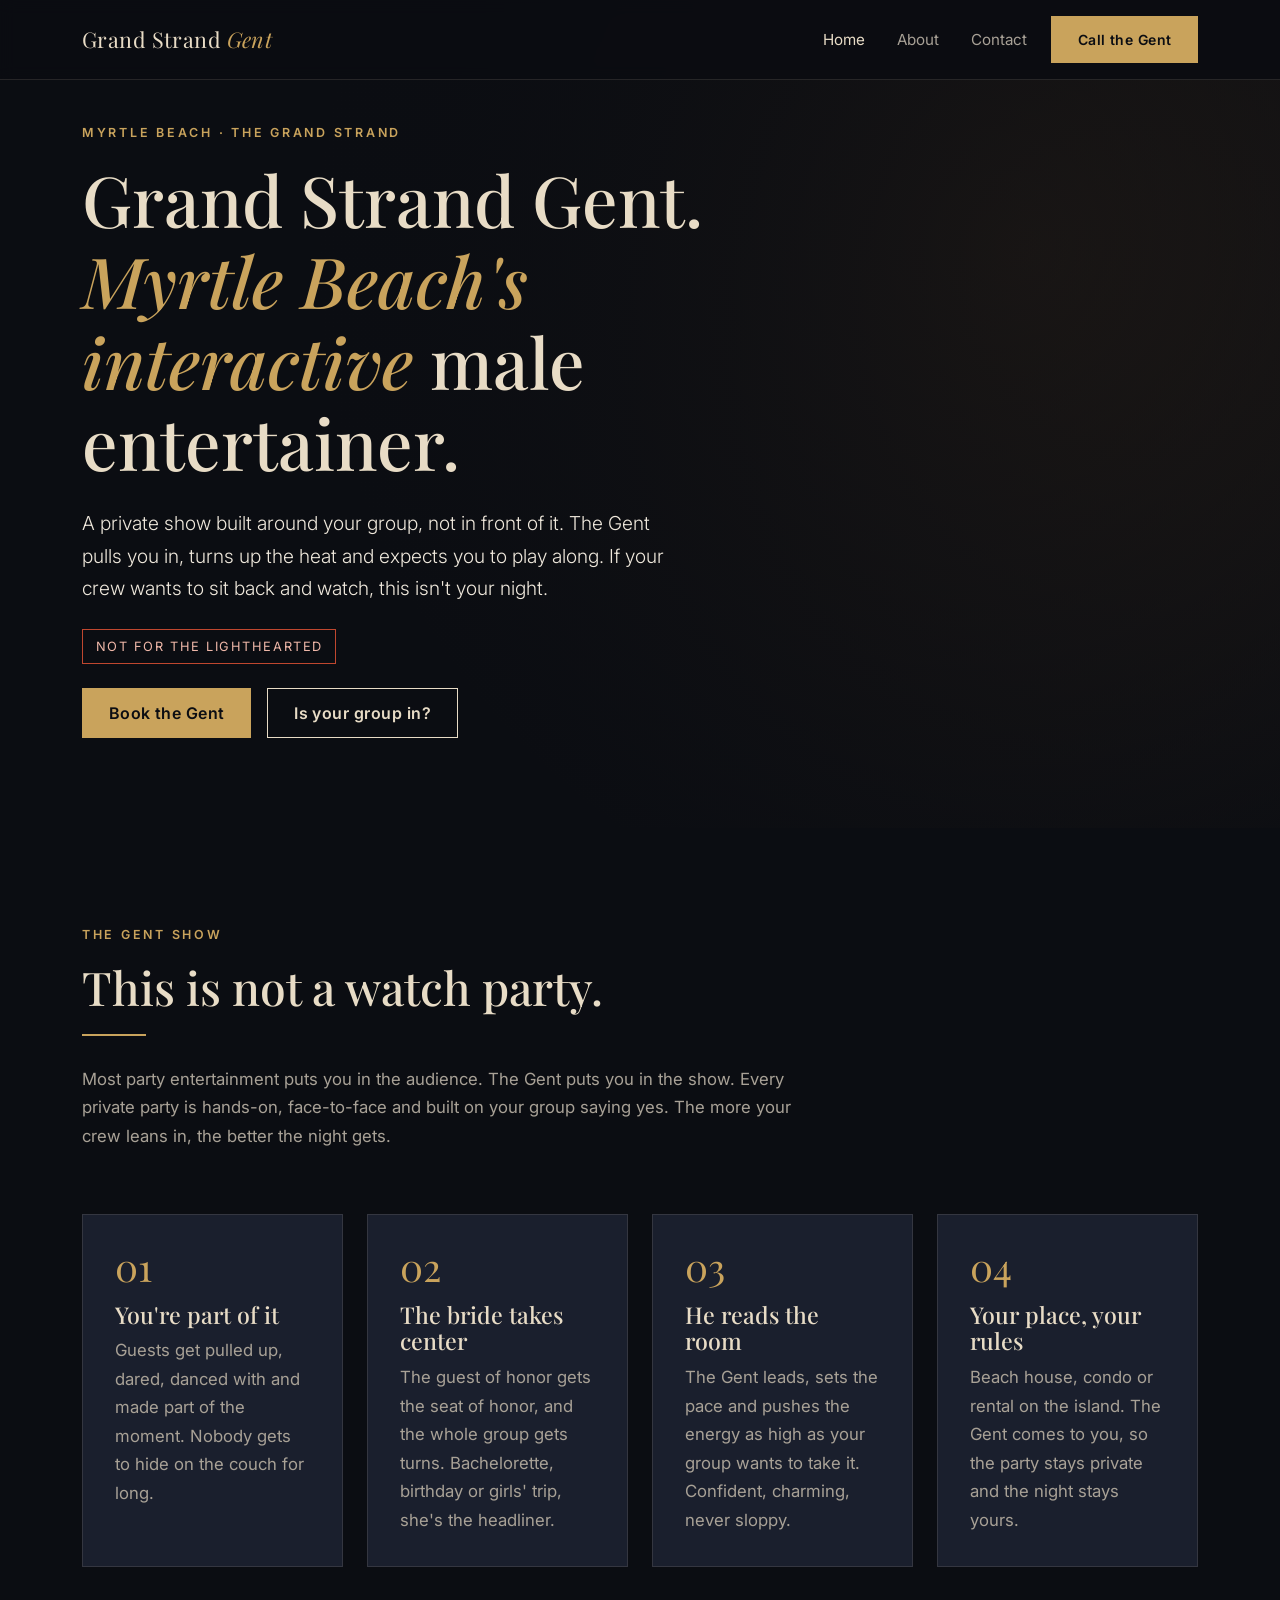
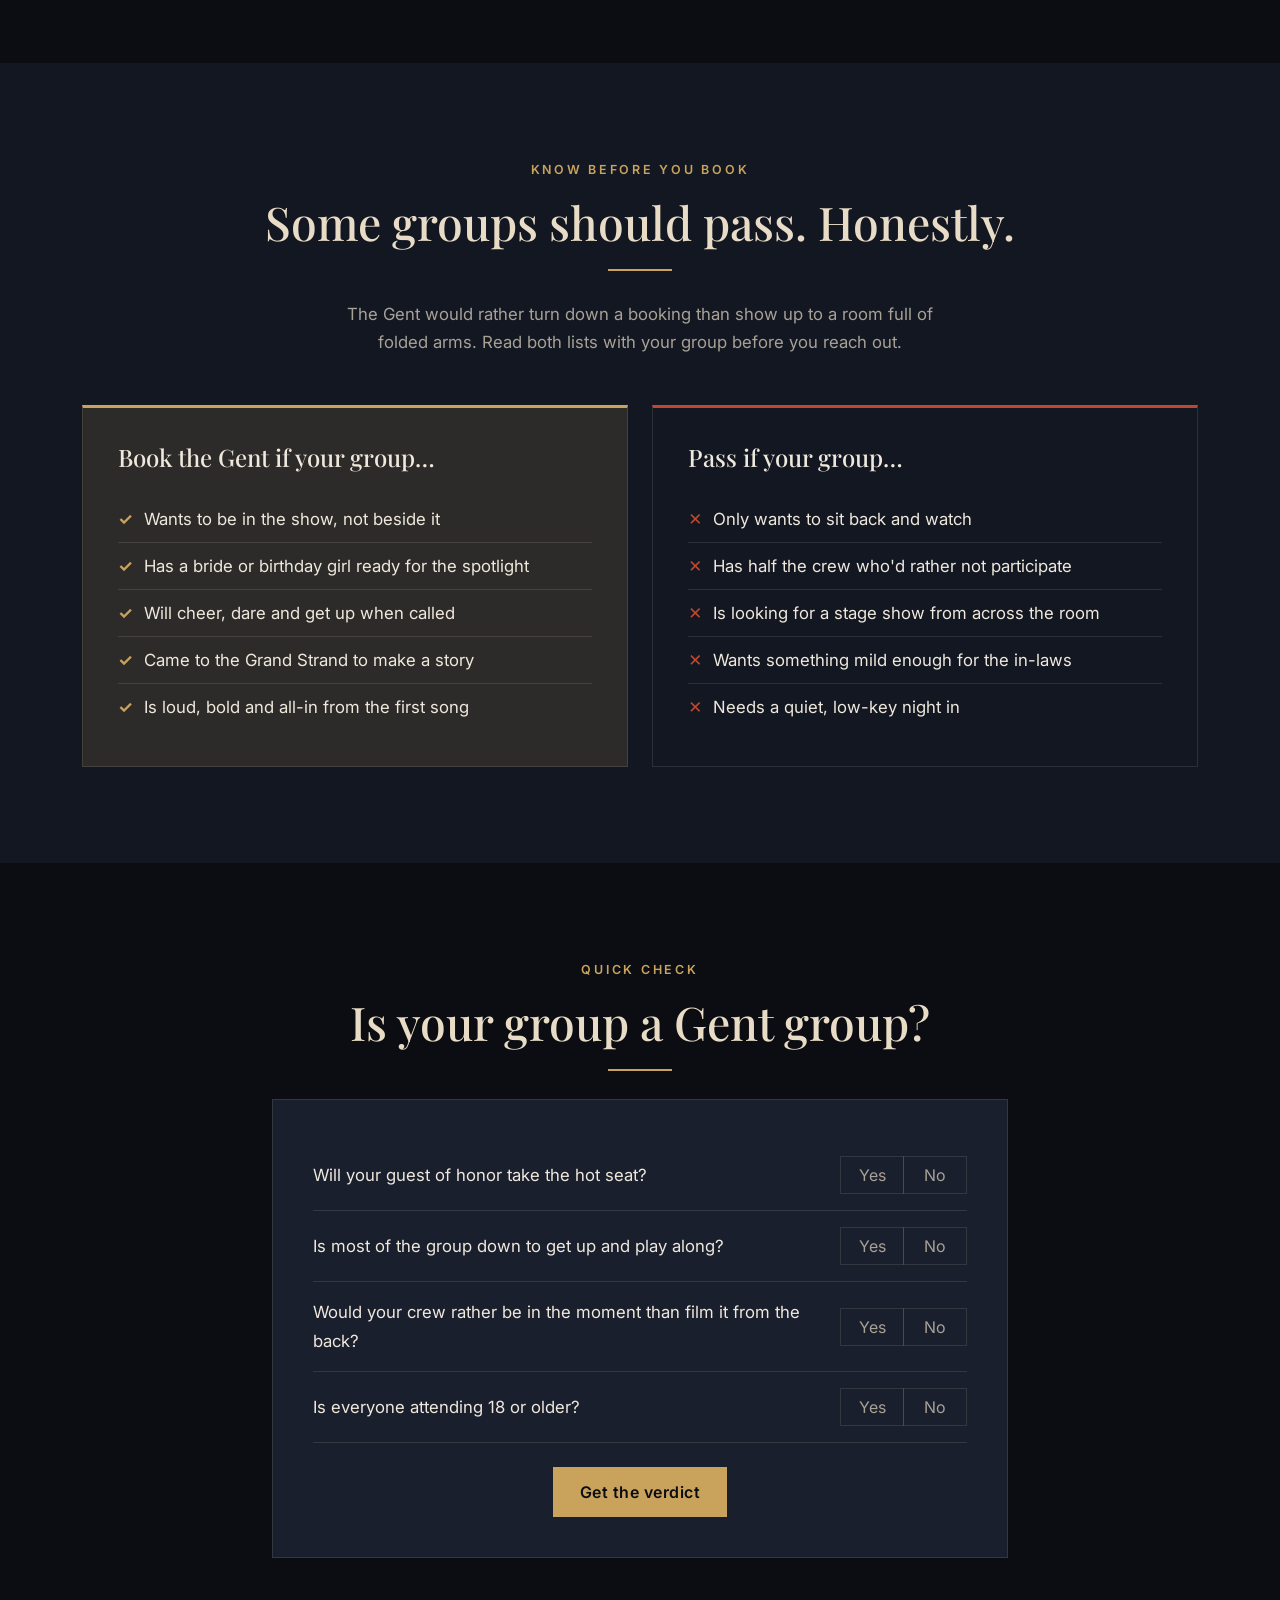
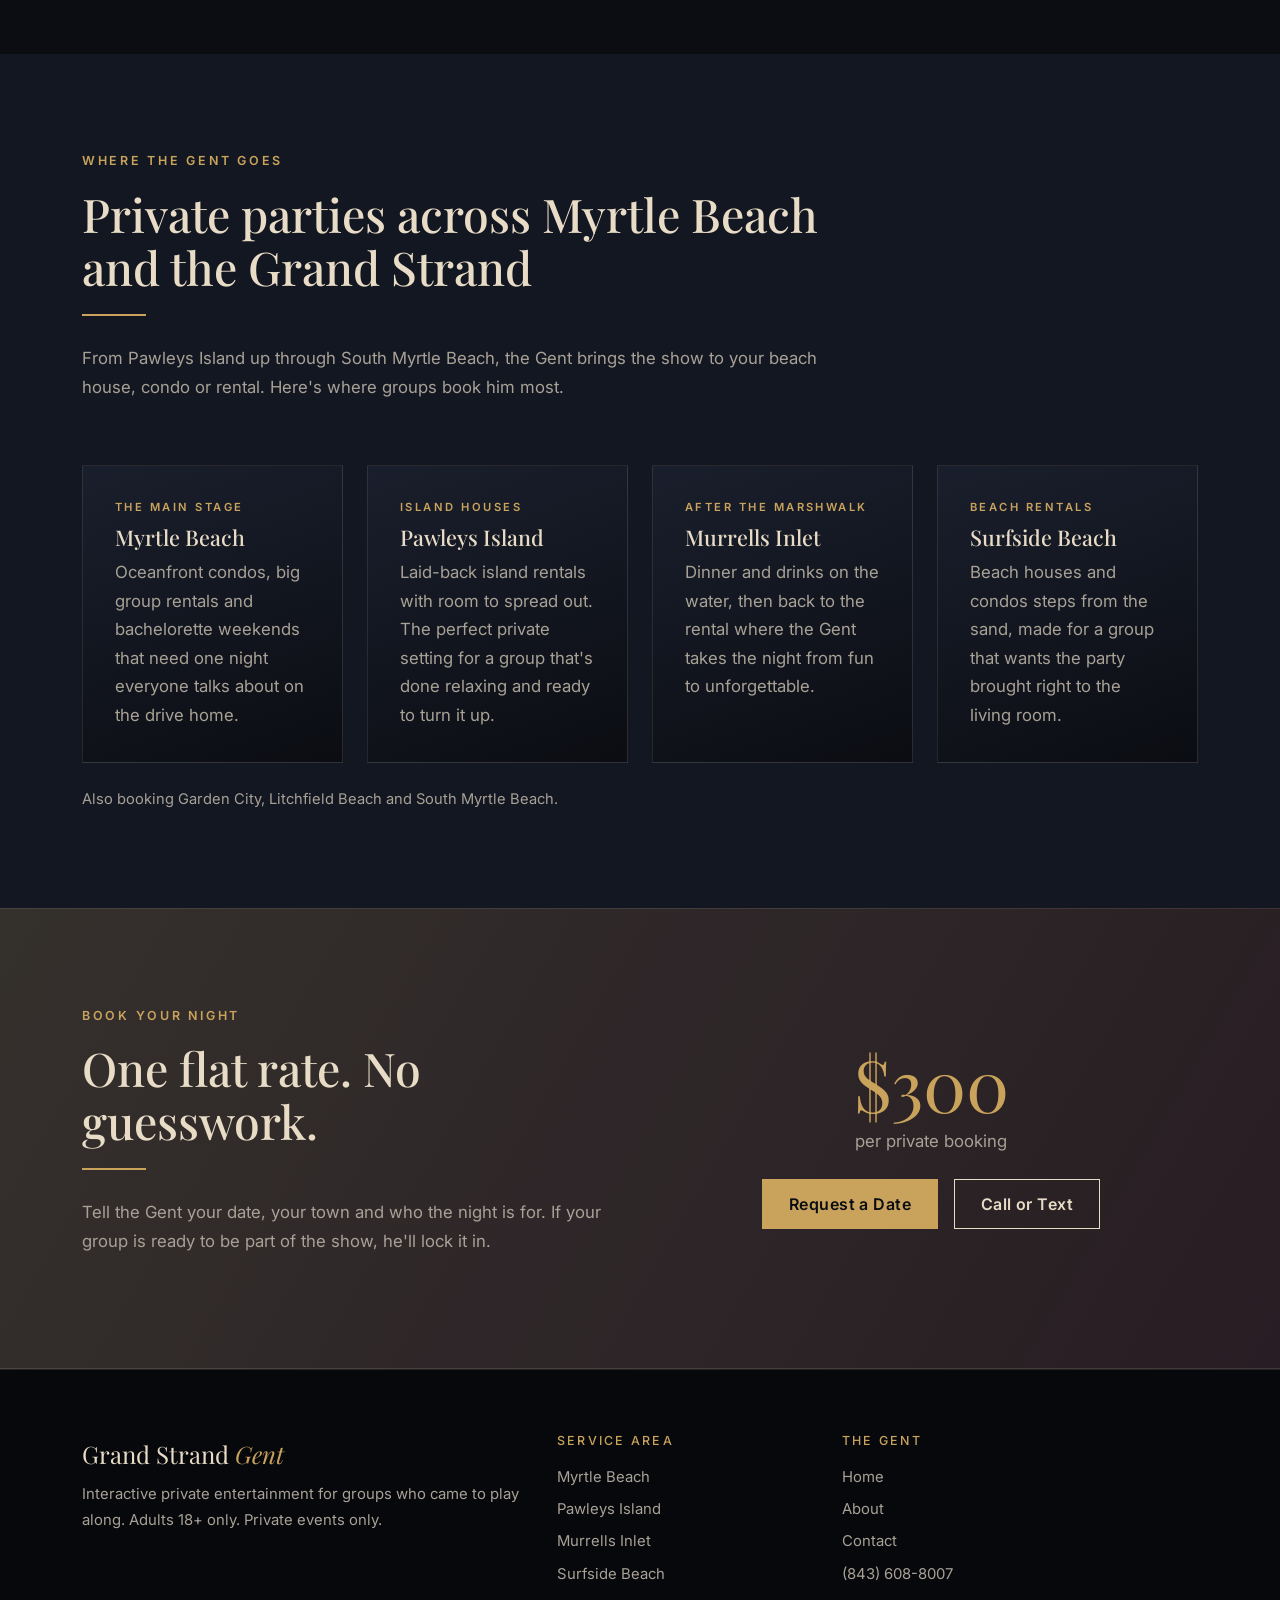
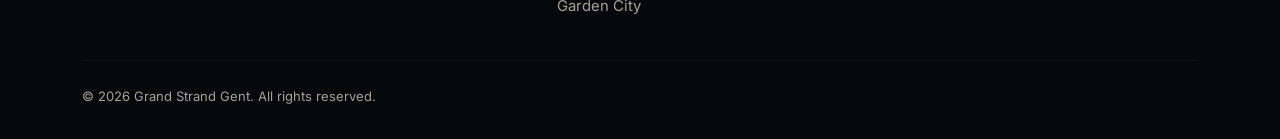
==== index.html @ 3df48ac1 "update" ====
<!DOCTYPE html>
<html lang="en">
<head>
  <meta charset="UTF-8">
  <meta name="viewport" content="width=device-width, initial-scale=1">
  <title>Grand Strand Gent | Myrtle Beach Male Entertainer | Male Strippers Myrtle Beach</title>
  <meta name="description" content="Grand Strand Gent is Myrtle Beach's interactive male entertainer for bachelorette and birthday parties across Pawleys Island, Murrells Inlet and Surfside Beach. Built for groups ready to play along.">
  <link rel="canonical" href="https://grandstrandgent.com/">
  <meta name="robots" content="index, follow">

  <meta property="og:type" content="website">
  <meta property="og:site_name" content="Grand Strand Gent">
  <meta property="og:title" content="Grand Strand Gent | Myrtle Beach Male Entertainer">
  <meta property="og:description" content="An interactive private show for Grand Strand groups ready to be part of it. Not a watch party.">
  <meta property="og:url" content="https://grandstrandgent.com/">
  <meta property="og:image" content="https://grandstrandgent.com/images/hero.jpg">

  <link href="https://cdn.jsdelivr.net/npm/bootstrap@5.3.3/dist/css/bootstrap.min.css" rel="stylesheet">
  <link rel="preconnect" href="https://fonts.googleapis.com">
  <link rel="preconnect" href="https://fonts.gstatic.com" crossorigin>
  <link href="https://fonts.googleapis.com/css2?family=Inter:wght@400;500;600;700&family=Playfair+Display:ital,wght@0,500;0,700;1,500;1,700&display=swap" rel="stylesheet">
  <link href="styles.css" rel="stylesheet">

  <script type="application/ld+json">
  {
    "@context": "https://schema.org",
    "@type": "EntertainmentBusiness",
    "name": "Grand Strand Gent",
    "url": "https://grandstrandgent.com/",
    "telephone": "+1-843-608-8007",
    "description": "Interactive private male entertainer for bachelorette and birthday parties across Myrtle Beach and the Grand Strand.",
    "image": "https://grandstrandgent.com/images/hero.jpg",
    "areaServed": [
      { "@type": "City", "name": "Myrtle Beach", "containedInPlace": { "@type": "State", "name": "South Carolina" } },
      { "@type": "City", "name": "Pawleys Island" },
      { "@type": "City", "name": "Murrells Inlet" },
      { "@type": "City", "name": "Surfside Beach" },
      { "@type": "Place", "name": "Garden City" },
      { "@type": "Place", "name": "Grand Strand" }
    ]
  }
  </script>
</head>
<body>

  <!-- Nav -->
  <nav class="navbar navbar-expand-lg navbar-gent fixed-top py-3">
    <div class="container">
      <a class="navbar-brand" href="/">Grand Strand <em>Gent</em></a>
      <button class="navbar-toggler" type="button" data-bs-toggle="collapse" data-bs-target="#mainNav" aria-controls="mainNav" aria-expanded="false" aria-label="Toggle navigation">
        <span class="navbar-toggler-icon"></span>
      </button>
      <div class="collapse navbar-collapse" id="mainNav">
        <ul class="navbar-nav ms-auto align-items-lg-center gap-lg-3">
          <li class="nav-item"><a class="nav-link active" aria-current="page" href="/">Home</a></li>
          <li class="nav-item"><a class="nav-link" href="about.html">About</a></li>
          <li class="nav-item"><a class="nav-link" href="contact.html">Contact</a></li>
          <li class="nav-item mt-2 mt-lg-0"><a class="btn btn-gent btn-sm" href="tel:+18436088007">Call the Gent</a></li>
        </ul>
      </div>
    </div>
  </nav>

  <!-- Hero -->
  <header class="hero">
    <div class="container">
      <div class="row">
        <div class="col-lg-8">
          <p class="eyebrow mb-3">Myrtle Beach &middot; The Grand Strand</p>
          <h1 class="mb-4">Grand Strand Gent. <em>Myrtle Beach's interactive</em> male entertainer.</h1>
          <p class="lead mb-4">A private show built around your group, not in front of it. The Gent pulls you in, turns up the heat and expects you to play along. If your crew wants to sit back and watch, this isn't your night.</p>
          <p class="mb-4"><span class="warning-tag">Not for the lighthearted</span></p>
          <div class="d-flex flex-wrap gap-3">
            <a href="contact.html" class="btn btn-gent">Book the Gent</a>
            <a href="#quiz" class="btn btn-gent-outline">Is your group in?</a>
          </div>
        </div>
      </div>
    </div>
  </header>

  <!-- Not a watch party -->
  <section class="section">
    <div class="container">
      <div class="row mb-5">
        <div class="col-lg-8">
          <p class="eyebrow">The Gent Show</p>
          <h2>This is not a watch party.</h2>
          <div class="rule"></div>
          <p class="text-muted-gent">Most party entertainment puts you in the audience. The Gent puts you in the show. Every private party is hands-on, face-to-face and built on your group saying yes. The more your crew leans in, the better the night gets.</p>
        </div>
      </div>
      <div class="row g-4">
        <div class="col-md-6 col-lg-3">
          <div class="card-gent">
            <div class="num mb-3">01</div>
            <h3>You're part of it</h3>
            <p class="text-muted-gent mb-0">Guests get pulled up, dared, danced with and made part of the moment. Nobody gets to hide on the couch for long.</p>
          </div>
        </div>
        <div class="col-md-6 col-lg-3">
          <div class="card-gent">
            <div class="num mb-3">02</div>
            <h3>The bride takes center</h3>
            <p class="text-muted-gent mb-0">The guest of honor gets the seat of honor, and the whole group gets turns. Bachelorette, birthday or girls' trip, she's the headliner.</p>
          </div>
        </div>
        <div class="col-md-6 col-lg-3">
          <div class="card-gent">
            <div class="num mb-3">03</div>
            <h3>He reads the room</h3>
            <p class="text-muted-gent mb-0">The Gent leads, sets the pace and pushes the energy as high as your group wants to take it. Confident, charming, never sloppy.</p>
          </div>
        </div>
        <div class="col-md-6 col-lg-3">
          <div class="card-gent">
            <div class="num mb-3">04</div>
            <h3>Your place, your rules</h3>
            <p class="text-muted-gent mb-0">Beach house, condo or rental on the island. The Gent comes to you, so the party stays private and the night stays yours.</p>
          </div>
        </div>
      </div>
    </div>
  </section>

  <!-- Who it's for -->
  <section class="section section-alt">
    <div class="container">
      <div class="text-center mb-5">
        <p class="eyebrow">Know Before You Book</p>
        <h2>Some groups should pass. Honestly.</h2>
        <div class="rule rule-center"></div>
        <p class="text-muted-gent mx-auto" style="max-width:40rem;">The Gent would rather turn down a booking than show up to a room full of folded arms. Read both lists with your group before you reach out.</p>
      </div>
      <div class="row g-4">
        <div class="col-md-6">
          <div class="fit-col fit-yes">
            <h3 class="h4 mb-4">Book the Gent if your group&hellip;</h3>
            <ul>
              <li>Wants to be in the show, not beside it</li>
              <li>Has a bride or birthday girl ready for the spotlight</li>
              <li>Will cheer, dare and get up when called</li>
              <li>Came to the Grand Strand to make a story</li>
              <li>Is loud, bold and all-in from the first song</li>
            </ul>
          </div>
        </div>
        <div class="col-md-6">
          <div class="fit-col fit-no">
            <h3 class="h4 mb-4">Pass if your group&hellip;</h3>
            <ul>
              <li>Only wants to sit back and watch</li>
              <li>Has half the crew who'd rather not participate</li>
              <li>Is looking for a stage show from across the room</li>
              <li>Wants something mild enough for the in-laws</li>
              <li>Needs a quiet, low-key night in</li>
            </ul>
          </div>
        </div>
      </div>
    </div>
  </section>

  <!-- Quiz -->
  <section class="section" id="quiz">
    <div class="container">
      <div class="row justify-content-center">
        <div class="col-lg-8">
          <div class="text-center mb-4">
            <p class="eyebrow">Quick Check</p>
            <h2>Is your group a Gent group?</h2>
            <div class="rule rule-center"></div>
          </div>
          <div class="quiz-box">
            <form id="gentQuiz">
              <div class="quiz-q">
                <span>Will your guest of honor take the hot seat?</span>
                <div class="btn-group quiz-toggle" role="group" aria-label="Question 1">
                  <input type="radio" class="btn-check" name="q1" id="q1y" value="1"><label class="btn" for="q1y">Yes</label>
                  <input type="radio" class="btn-check" name="q1" id="q1n" value="0"><label class="btn" for="q1n">No</label>
                </div>
              </div>
              <div class="quiz-q">
                <span>Is most of the group down to get up and play along?</span>
                <div class="btn-group quiz-toggle" role="group" aria-label="Question 2">
                  <input type="radio" class="btn-check" name="q2" id="q2y" value="1"><label class="btn" for="q2y">Yes</label>
                  <input type="radio" class="btn-check" name="q2" id="q2n" value="0"><label class="btn" for="q2n">No</label>
                </div>
              </div>
              <div class="quiz-q">
                <span>Would your crew rather be in the moment than film it from the back?</span>
                <div class="btn-group quiz-toggle" role="group" aria-label="Question 3">
                  <input type="radio" class="btn-check" name="q3" id="q3y" value="1"><label class="btn" for="q3y">Yes</label>
                  <input type="radio" class="btn-check" name="q3" id="q3n" value="0"><label class="btn" for="q3n">No</label>
                </div>
              </div>
              <div class="quiz-q">
                <span>Is everyone attending 18 or older?</span>
                <div class="btn-group quiz-toggle" role="group" aria-label="Question 4">
                  <input type="radio" class="btn-check" name="q4" id="q4y" value="1"><label class="btn" for="q4y">Yes</label>
                  <input type="radio" class="btn-check" name="q4" id="q4n" value="0"><label class="btn" for="q4n">No</label>
                </div>
              </div>
              <div class="text-center mt-4">
                <button type="submit" class="btn btn-gent">Get the verdict</button>
              </div>
              <div id="quizResult" role="status" aria-live="polite"></div>
            </form>
          </div>
        </div>
      </div>
    </div>
  </section>

  <!-- Areas -->
  <section class="section section-alt" id="areas">
    <div class="container">
      <div class="row mb-5">
        <div class="col-lg-8">
          <p class="eyebrow">Where the Gent Goes</p>
          <h2>Private parties across Myrtle Beach and the Grand Strand</h2>
          <div class="rule"></div>
          <p class="text-muted-gent">From Pawleys Island up through South Myrtle Beach, the Gent brings the show to your beach house, condo or rental. Here's where groups book him most.</p>
        </div>
      </div>
      <div class="row g-4">
        <div class="col-md-6 col-lg-3">
          <div class="area-card">
            <p class="eyebrow mb-2">The Main Stage</p>
            <h3>Myrtle Beach</h3>
            <p class="text-muted-gent mb-0">Oceanfront condos, big group rentals and bachelorette weekends that need one night everyone talks about on the drive home.</p>
          </div>
        </div>
        <div class="col-md-6 col-lg-3">
          <div class="area-card">
            <p class="eyebrow mb-2">Island Houses</p>
            <h3>Pawleys Island</h3>
            <p class="text-muted-gent mb-0">Laid-back island rentals with room to spread out. The perfect private setting for a group that's done relaxing and ready to turn it up.</p>
          </div>
        </div>
        <div class="col-md-6 col-lg-3">
          <div class="area-card">
            <p class="eyebrow mb-2">After the MarshWalk</p>
            <h3>Murrells Inlet</h3>
            <p class="text-muted-gent mb-0">Dinner and drinks on the water, then back to the rental where the Gent takes the night from fun to unforgettable.</p>
          </div>
        </div>
        <div class="col-md-6 col-lg-3">
          <div class="area-card">
            <p class="eyebrow mb-2">Beach Rentals</p>
            <h3>Surfside Beach</h3>
            <p class="text-muted-gent mb-0">Beach houses and condos steps from the sand, made for a group that wants the party brought right to the living room.</p>
          </div>
        </div>
      </div>
      <p class="text-muted-gent mt-4 mb-0 small">Also booking Garden City, Litchfield Beach and South Myrtle Beach.</p>
    </div>
  </section>

  <!-- Booking -->
  <section class="section booking-band">
    <div class="container">
      <div class="row align-items-center g-5">
        <div class="col-lg-6">
          <p class="eyebrow">Book Your Night</p>
          <h2>One flat rate. No guesswork.</h2>
          <div class="rule"></div>
          <p class="text-muted-gent">Tell the Gent your date, your town and who the night is for. If your group is ready to be part of the show, he'll lock it in.</p>
        </div>
        <div class="col-lg-6 text-lg-center">
          <div class="price-tag mb-2">$300</div>
          <p class="text-muted-gent mb-4">per private booking</p>
          <div class="d-flex flex-wrap gap-3 justify-content-lg-center">
            <a href="contact.html" class="btn btn-gent">Request a Date</a>
            <a href="tel:+18436088007" class="btn btn-gent-outline">Call or Text</a>
          </div>
        </div>
      </div>
    </div>
  </section>

  <!-- Footer -->
  <footer class="footer-gent">
    <div class="container">
      <div class="row g-4">
        <div class="col-lg-5">
          <div class="brand mb-2">Grand Strand <em>Gent</em></div>
          <p class="mb-0">Interactive private entertainment for groups who came to play along. Adults 18+ only. Private events only.</p>
        </div>
        <div class="col-6 col-lg-3">
          <h4>Service Area</h4>
          <ul>
            <li>Myrtle Beach</li>
            <li>Pawleys Island</li>
            <li>Murrells Inlet</li>
            <li>Surfside Beach</li>
            <li>Garden City</li>
          </ul>
        </div>
        <div class="col-6 col-lg-4">
          <h4>The Gent</h4>
          <ul>
            <li><a href="/">Home</a></li>
            <li><a href="about.html">About</a></li>
            <li><a href="contact.html">Contact</a></li>
            <li><a href="tel:+18436088007">(843) 608-8007</a></li>
          </ul>
        </div>
      </div>
      <hr style="border-color: var(--line);" class="my-4">
      <p class="small mb-0">&copy; <span id="year"></span> Grand Strand Gent. All rights reserved.</p>
    </div>
  </footer>

  <script src="https://cdn.jsdelivr.net/npm/bootstrap@5.3.3/dist/js/bootstrap.bundle.min.js"></script>
  <script>
    document.getElementById('year').textContent = new Date().getFullYear();

    document.getElementById('gentQuiz').addEventListener('submit', function (e) {
      e.preventDefault();
      var result = document.getElementById('quizResult');
      var answered = 0, score = 0;
      ['q1', 'q2', 'q3', 'q4'].forEach(function (q) {
        var picked = document.querySelector('input[name="' + q + '"]:checked');
        if (picked) { answered++; score += parseInt(picked.value, 10); }
      });
      result.style.display = 'block';
      result.classList.remove('pass');

      if (answered < 4) {
        result.innerHTML = '<strong>Answer all four first.</strong> The Gent needs the full picture.';
        return;
      }
      var adults = document.getElementById('q4y').checked;
      if (!adults) {
        result.classList.add('pass');
        result.innerHTML = '<strong>Hard pass.</strong> Every guest has to be 18 or older. No exceptions.';
      } else if (score === 4) {
        result.innerHTML = '<strong>You\'re a Gent group.</strong> Your crew is exactly who this show was built for. <a href="contact.html">Request your date &rarr;</a>';
      } else if (score === 3) {
        result.innerHTML = '<strong>Almost there.</strong> Talk to the group first. If everyone\'s truly in, <a href="contact.html">reach out</a>.';
      } else {
        result.classList.add('pass');
        result.innerHTML = '<strong>Honest answer: pass.</strong> This show only works when the whole group plays along. Save the Gent for a bolder crew.';
      }
    });
  </script>
</body>
</html>
---- styles.css ----
/* Grand Strand Gent — shared styles */
:root {
  --ink: #0b0d12;
  --night: #131722;
  --night-2: #1a1f2d;
  --sand: #e8dcc6;
  --brass: #c9a35c;
  --brass-soft: rgba(201, 163, 92, 0.14);
  --ember: #c0472f;
  --text: #efe8dc;
  --muted: #a8a196;
  --line: rgba(232, 220, 198, 0.12);
}

html { scroll-behavior: smooth; }

body {
  background: var(--ink);
  color: var(--text);
  font-family: "Inter", system-ui, -apple-system, sans-serif;
  font-size: 1.05rem;
  line-height: 1.7;
}

h1, h2, h3, .display-font {
  font-family: "Playfair Display", Georgia, serif;
  color: var(--sand);
  line-height: 1.15;
}

a { color: var(--brass); }
a:hover { color: var(--sand); }

.text-muted-gent { color: var(--muted) !important; }
.text-brass { color: var(--brass) !important; }

/* ---------- Nav ---------- */
.navbar-gent {
  background: rgba(11, 13, 18, 0.92);
  backdrop-filter: blur(8px);
  border-bottom: 1px solid var(--line);
}
.navbar-gent .navbar-brand {
  font-family: "Playfair Display", Georgia, serif;
  color: var(--sand);
  font-size: 1.35rem;
  letter-spacing: 0.02em;
}
.navbar-gent .navbar-brand em { color: var(--brass); font-style: italic; }
.navbar-gent .nav-link { color: var(--muted); font-size: 0.95rem; }
.navbar-gent .nav-link:hover,
.navbar-gent .nav-link.active { color: var(--sand); }
.navbar-gent .navbar-toggler { border-color: var(--line); }
.navbar-gent .navbar-toggler-icon { filter: invert(1); }

/* ---------- Buttons ---------- */
.btn-gent {
  background: var(--brass);
  color: var(--ink);
  border: 1px solid var(--brass);
  font-weight: 600;
  letter-spacing: 0.03em;
  padding: 0.75rem 1.6rem;
  border-radius: 0;
}
.btn-gent:hover { background: var(--sand); border-color: var(--sand); color: var(--ink); }

.btn-gent-outline {
  background: transparent;
  color: var(--sand);
  border: 1px solid var(--sand);
  font-weight: 600;
  letter-spacing: 0.03em;
  padding: 0.75rem 1.6rem;
  border-radius: 0;
}
.btn-gent-outline:hover { background: var(--sand); color: var(--ink); }

/* ---------- Hero ---------- */
.hero {
  position: relative;
  min-height: 92vh;
  display: flex;
  align-items: center;
  /* Swap in your own photo: images/hero.jpg */
  background:
    linear-gradient(110deg, rgba(11,13,18,0.96) 30%, rgba(11,13,18,0.55) 100%),
    url("images/hero.jpg") center/cover no-repeat,
    radial-gradient(circle at 80% 30%, #3a2a1a 0%, var(--ink) 60%);
  padding: 7rem 0 5rem;
}
.hero-page { min-height: 52vh; }

.eyebrow {
  text-transform: uppercase;
  letter-spacing: 0.22em;
  font-size: 0.78rem;
  color: var(--brass);
  font-weight: 600;
}

.hero h1 { font-size: clamp(2.4rem, 6vw, 4.4rem); }
.hero h1 em { color: var(--brass); }
.hero .lead { color: var(--text); max-width: 38rem; font-size: 1.2rem; }

.warning-tag {
  display: inline-block;
  border: 1px solid var(--ember);
  color: #f0b8a9;
  font-size: 0.8rem;
  letter-spacing: 0.12em;
  text-transform: uppercase;
  padding: 0.35rem 0.8rem;
}

/* ---------- Sections ---------- */
.section { padding: 6rem 0; }
.section-alt { background: var(--night); }
.section h2 { font-size: clamp(2rem, 4vw, 2.9rem); }

.rule {
  width: 64px;
  height: 2px;
  background: var(--brass);
  margin: 1.2rem 0 1.8rem;
}
.rule-center { margin-left: auto; margin-right: auto; }

.card-gent {
  background: var(--night-2);
  border: 1px solid var(--line);
  border-radius: 0;
  padding: 2rem;
  height: 100%;
  transition: transform .25s ease, border-color .25s ease;
}
.card-gent:hover { transform: translateY(-4px); border-color: var(--brass); }
.card-gent h3 { font-size: 1.45rem; }
.card-gent .num {
  font-family: "Playfair Display", serif;
  color: var(--brass);
  font-size: 2.4rem;
  line-height: 1;
}

/* For / Pass columns */
.fit-col { border: 1px solid var(--line); padding: 2.2rem; height: 100%; }
.fit-yes { border-top: 3px solid var(--brass); background: var(--brass-soft); }
.fit-no { border-top: 3px solid var(--ember); }
.fit-col ul { list-style: none; padding-left: 0; margin: 0; }
.fit-col li { padding: 0.55rem 0; border-bottom: 1px solid var(--line); }
.fit-col li:last-child { border-bottom: 0; }
.fit-yes li::before { content: "✓"; color: var(--brass); margin-right: .7rem; font-weight: 700; }
.fit-no li::before { content: "✕"; color: var(--ember); margin-right: .7rem; font-weight: 700; }

/* Quiz */
.quiz-box {
  background: var(--night-2);
  border: 1px solid var(--line);
  padding: 2.5rem;
}
.quiz-q {
  display: flex;
  justify-content: space-between;
  align-items: center;
  gap: 1rem;
  padding: 1rem 0;
  border-bottom: 1px solid var(--line);
}
.quiz-q:last-of-type { border-bottom: 0; }
.quiz-toggle .btn {
  border-radius: 0;
  border: 1px solid var(--line);
  color: var(--muted);
  min-width: 64px;
}
.quiz-toggle .btn-check:checked + .btn { background: var(--brass); color: var(--ink); border-color: var(--brass); }
#quizResult {
  display: none;
  margin-top: 1.5rem;
  padding: 1.5rem;
  border-left: 3px solid var(--brass);
  background: var(--brass-soft);
}
#quizResult.pass { border-left-color: var(--ember); background: rgba(192, 71, 47, 0.12); }

/* Areas */
.area-card {
  background: linear-gradient(160deg, var(--night-2), var(--ink));
  border: 1px solid var(--line);
  padding: 2rem;
  height: 100%;
}
.area-card h3 { font-size: 1.35rem; }
.area-card .eyebrow { font-size: 0.7rem; }

/* Booking band */
.booking-band {
  background:
    linear-gradient(120deg, rgba(201,163,92,0.18), rgba(192,71,47,0.12)),
    var(--night);
  border-top: 1px solid var(--line);
  border-bottom: 1px solid var(--line);
}
.price-tag {
  font-family: "Playfair Display", serif;
  font-size: clamp(3rem, 7vw, 4.5rem);
  color: var(--brass);
  line-height: 1;
}

/* Forms */
.form-gent .form-control,
.form-gent .form-select {
  background: var(--night-2);
  border: 1px solid var(--line);
  color: var(--text);
  border-radius: 0;
  padding: 0.8rem 1rem;
}
.form-gent .form-control:focus,
.form-gent .form-select:focus {
  background: var(--night-2);
  color: var(--text);
  border-color: var(--brass);
  box-shadow: 0 0 0 0.15rem var(--brass-soft);
}
.form-gent .form-control::placeholder { color: #6f6a62; }
.form-gent label { color: var(--sand); font-size: 0.92rem; font-weight: 500; }
.form-gent .form-check-input { background-color: var(--night-2); border-color: var(--muted); border-radius: 0; }
.form-gent .form-check-input:checked { background-color: var(--brass); border-color: var(--brass); }
.form-gent option { background: var(--night-2); }

.contact-side {
  border: 1px solid var(--line);
  padding: 2.2rem;
  background: var(--night-2);
  height: 100%;
}

/* Footer */
.footer-gent {
  background: #07080c;
  border-top: 1px solid var(--line);
  padding: 4rem 0 2rem;
  font-size: 0.93rem;
  color: var(--muted);
}
.footer-gent .brand {
  font-family: "Playfair Display", serif;
  font-size: 1.5rem;
  color: var(--sand);
}
.footer-gent .brand em { color: var(--brass); }
.footer-gent a { color: var(--muted); text-decoration: none; }
.footer-gent a:hover { color: var(--sand); }
.footer-gent h4 {
  font-family: "Inter", sans-serif;
  font-size: 0.78rem;
  text-transform: uppercase;
  letter-spacing: 0.18em;
  color: var(--brass);
  margin-bottom: 1rem;
}
.footer-gent ul { list-style: none; padding: 0; }
.footer-gent li { margin-bottom: 0.45rem; }

@media (max-width: 767.98px) {
  .section { padding: 4.5rem 0; }
  .hero { min-height: auto; padding: 7.5rem 0 4rem; }
  .quiz-q { flex-direction: column; align-items: flex-start; }
}
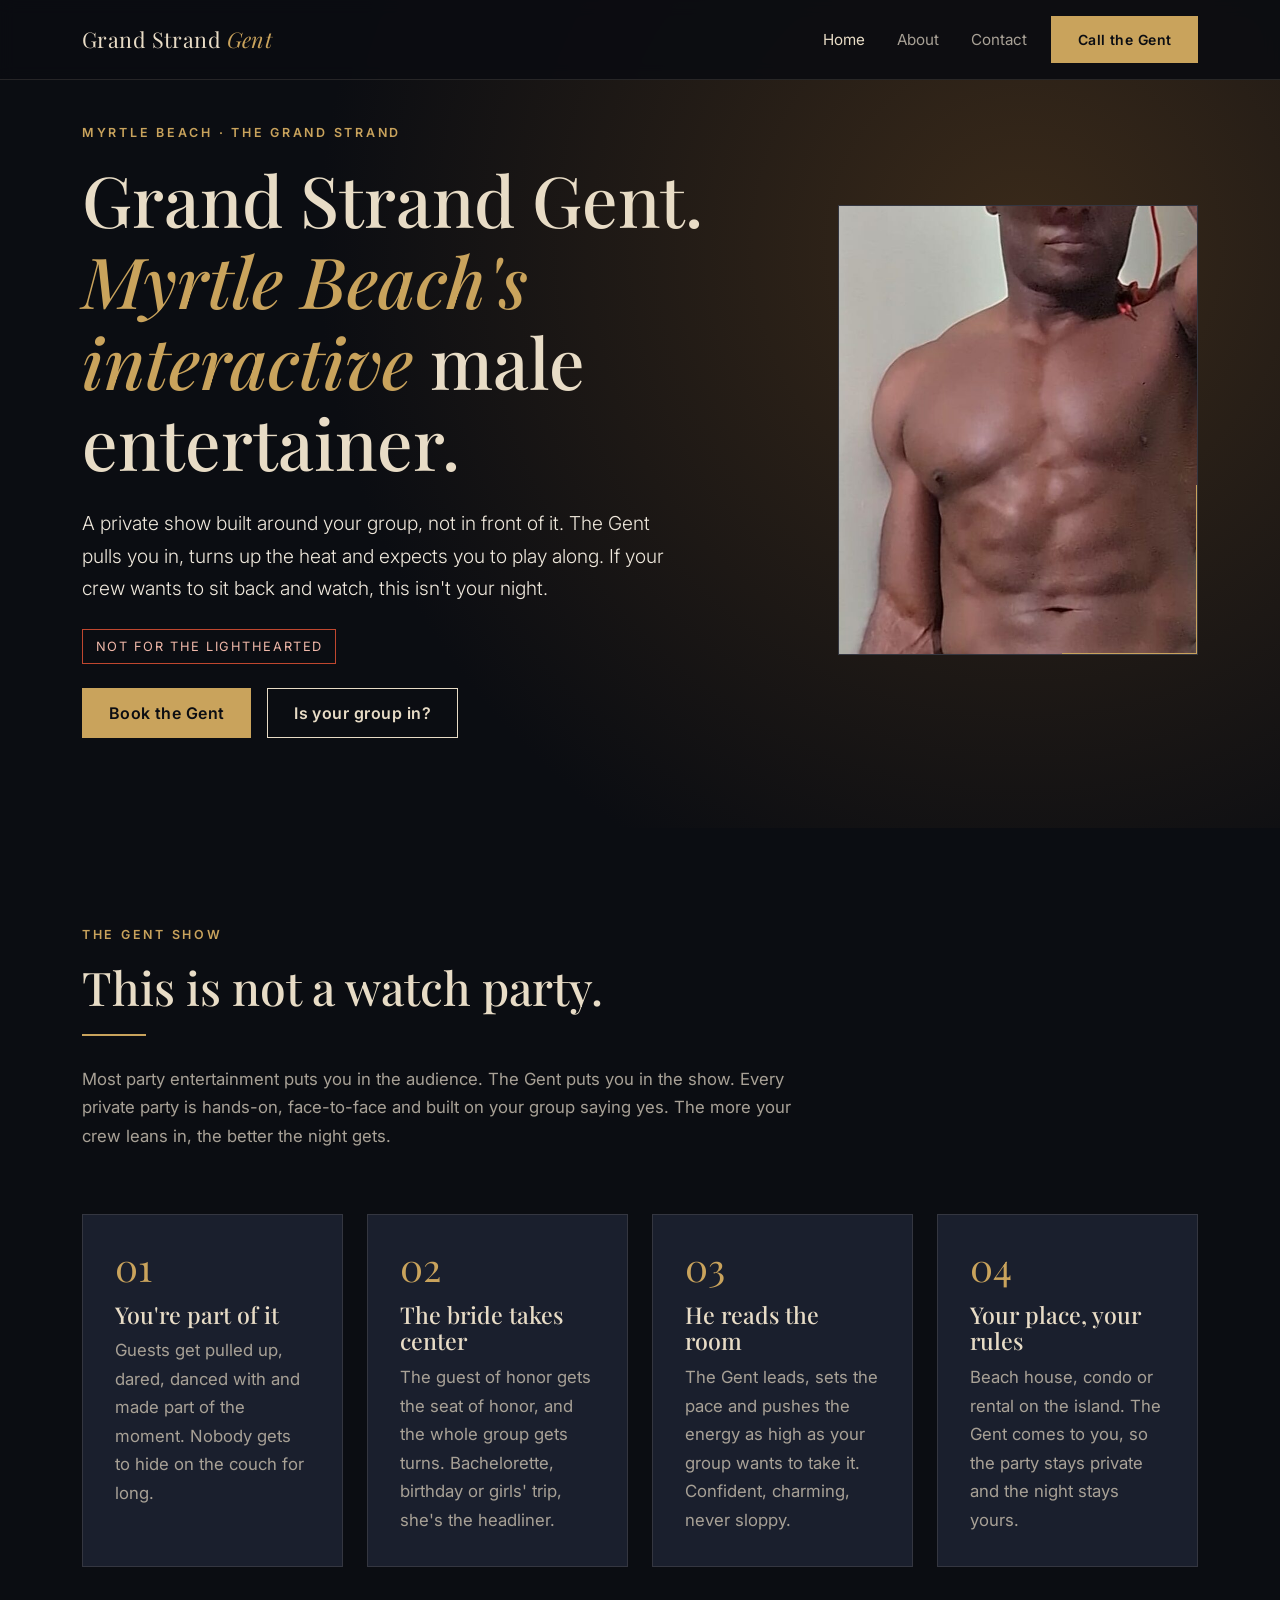
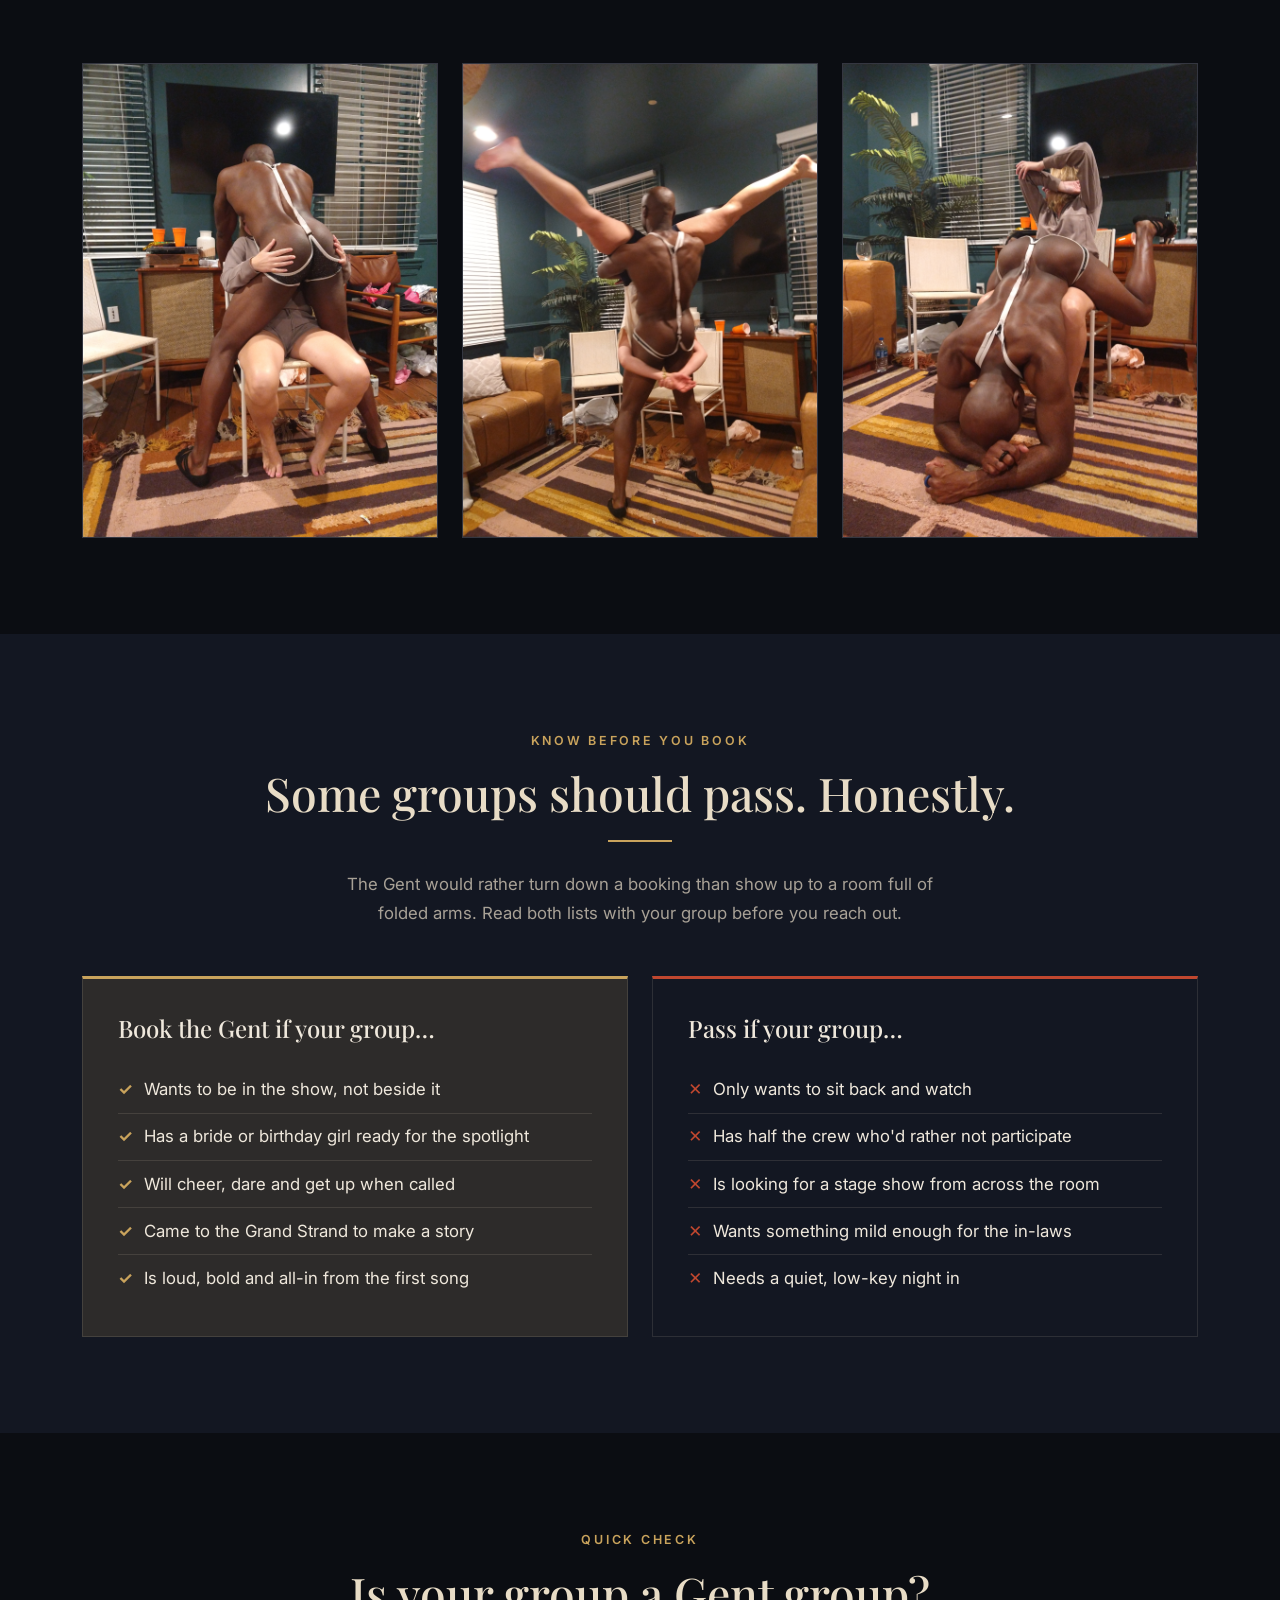
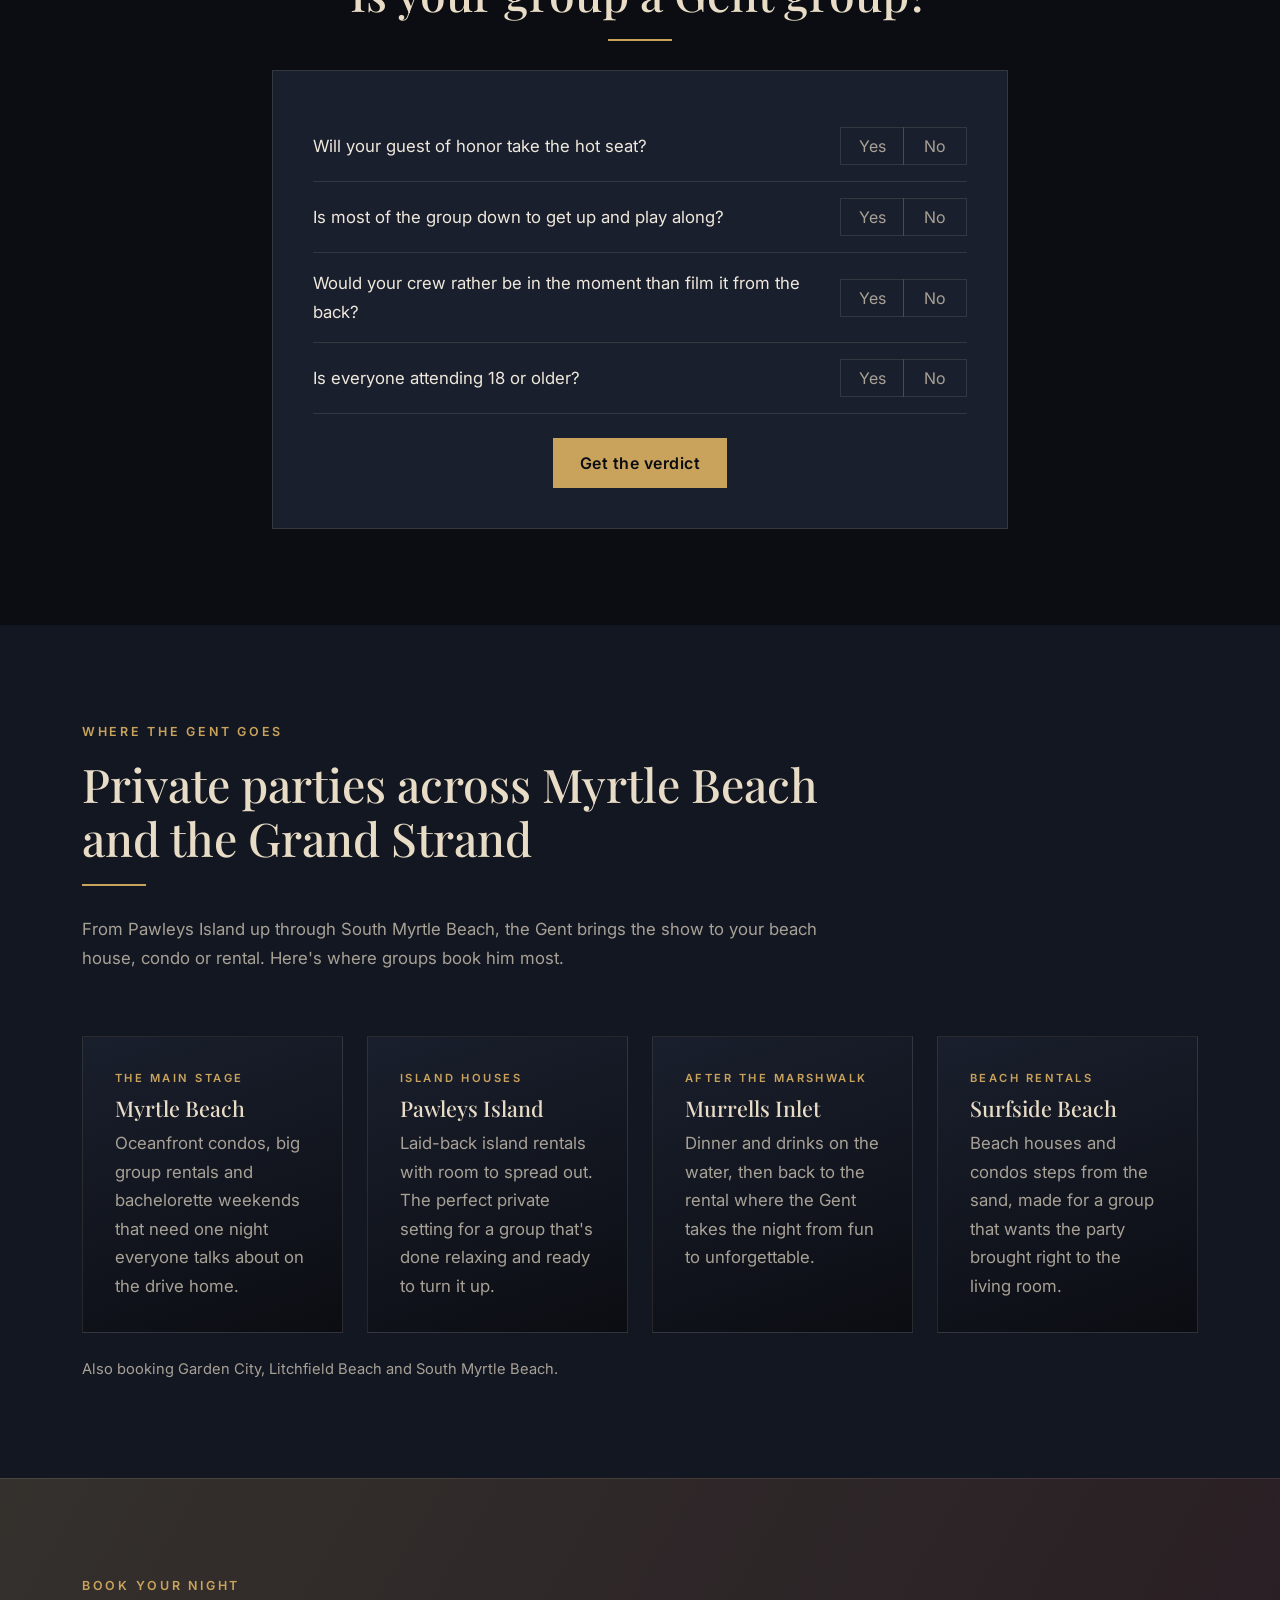
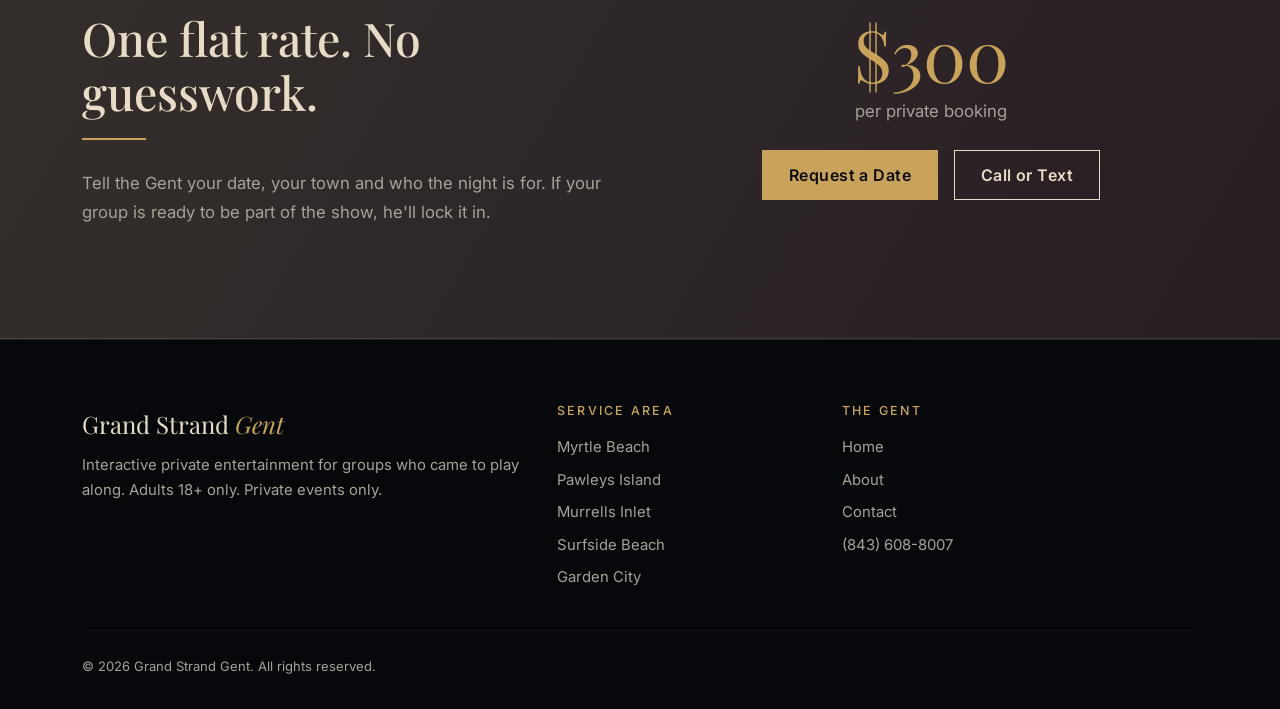
==== commit 87d50088: "update" ====
--- a/index.html
+++ b/index.html
@@ -64,8 +64,8 @@
   <!-- Hero -->
   <header class="hero">
     <div class="container">
-      <div class="row">
-        <div class="col-lg-8">
+      <div class="row align-items-center g-5">
+        <div class="col-lg-7">
           <p class="eyebrow mb-3">Myrtle Beach &middot; The Grand Strand</p>
           <h1 class="mb-4">Grand Strand Gent. <em>Myrtle Beach's interactive</em> male entertainer.</h1>
           <p class="lead mb-4">A private show built around your group, not in front of it. The Gent pulls you in, turns up the heat and expects you to play along. If your crew wants to sit back and watch, this isn't your night.</p>
@@ -75,6 +75,12 @@
             <a href="#quiz" class="btn btn-gent-outline">Is your group in?</a>
           </div>
         </div>
+        <!-- PHOTO 1: hero (portrait, about 1200x1500) -->
+        <div class="col-lg-5">
+          <figure class="photo-slot photo-hero mb-0" data-label="Hero photo &middot; images/hero.jpg &middot; 4:5">
+            <img src="images/hero.jpg" alt="Grand Strand Gent, private male entertainer in Myrtle Beach" width="1200" height="1500" fetchpriority="high" onerror="this.remove()">
+          </figure>
+        </div>
       </div>
     </div>
   </header>
@@ -118,6 +124,29 @@
             <h3>Your place, your rules</h3>
             <p class="text-muted-gent mb-0">Beach house, condo or rental on the island. The Gent comes to you, so the party stays private and the night stays yours.</p>
           </div>
+        </div>
+      </div>
+    </div>
+  </section>
+
+  <!-- Gallery: PHOTOS 2-4 (portrait, about 900x1200 each) -->
+  <section class="section pt-0">
+    <div class="container">
+      <div class="row g-3 g-md-4">
+        <div class="col-4">
+          <figure class="photo-slot photo-gallery mb-0" data-label="images/gallery-1.jpg">
+            <img src="images/myrtle-beach-gent.jpg" alt="The Gent at a Grand Strand bachelorette party" width="900" height="1200" loading="lazy" onerror="this.remove()">
+          </figure>
+        </div>
+        <div class="col-4">
+          <figure class="photo-slot photo-gallery mb-0" data-label="images/gallery-2.jpg">
+            <img src="images/garden-city-gent.jpg" alt="Grand Strand Gent private show in Pawleys Island" width="900" height="1200" loading="lazy" onerror="this.remove()">
+          </figure>
+        </div>
+        <div class="col-4">
+          <figure class="photo-slot photo-gallery mb-0" data-label="images/gallery-3.jpg">
+            <img src="images/grand-strand-gent.jpg" alt="Grand Strand Gent male entertainer in Surfside Beach" width="900" height="1200" loading="lazy" onerror="this.remove()">
+          </figure>
         </div>
       </div>
     </div>
--- a/styles.css
+++ b/styles.css
@@ -82,14 +82,65 @@
   min-height: 92vh;
   display: flex;
   align-items: center;
-  /* Swap in your own photo: images/hero.jpg */
-  background:
-    linear-gradient(110deg, rgba(11,13,18,0.96) 30%, rgba(11,13,18,0.55) 100%),
-    url("images/hero.jpg") center/cover no-repeat,
-    radial-gradient(circle at 80% 30%, #3a2a1a 0%, var(--ink) 60%);
+  background: radial-gradient(circle at 80% 30%, #3a2a1a 0%, var(--ink) 60%);
   padding: 7rem 0 5rem;
 }
 .hero-page { min-height: 52vh; }
+
+/* ---------- Photo slots ---------- */
+/* Each slot shows a labeled placeholder until its image file exists */
+.photo-slot {
+  position: relative;
+  overflow: hidden;
+  background: var(--night-2);
+  border: 1px solid var(--line);
+}
+.photo-slot::before {
+  content: attr(data-label);
+  position: absolute;
+  inset: 0;
+  display: flex;
+  align-items: center;
+  justify-content: center;
+  text-align: center;
+  padding: 1rem;
+  color: var(--muted);
+  font-size: 0.8rem;
+  letter-spacing: 0.08em;
+  border: 1px dashed rgba(201, 163, 92, 0.35);
+  margin: 10px;
+}
+.photo-slot img {
+  position: absolute;
+  inset: 0;
+  width: 100%;
+  height: 100%;
+  object-fit: cover;
+  display: block;
+  z-index: 1;
+}
+.photo-hero {
+  aspect-ratio: 4 / 5;
+  max-width: 360px;       /* adjust this number to resize the hero photo */
+  margin-left: auto;
+}
+@media (max-width: 991.98px) {
+  .photo-hero { max-width: 300px; margin: 0 auto; }
+}
+.photo-hero::after {
+  content: "";
+  position: absolute;
+  inset: auto -1px -1px auto;
+  width: 38%;
+  height: 38%;
+  border-right: 2px solid var(--brass);
+  border-bottom: 2px solid var(--brass);
+  z-index: 2;
+  pointer-events: none;
+}
+.photo-gallery { aspect-ratio: 3 / 4; }
+.photo-gallery img { transition: transform .5s ease; }
+.photo-gallery:hover img { transform: scale(1.04); }
 
 .eyebrow {
   text-transform: uppercase;
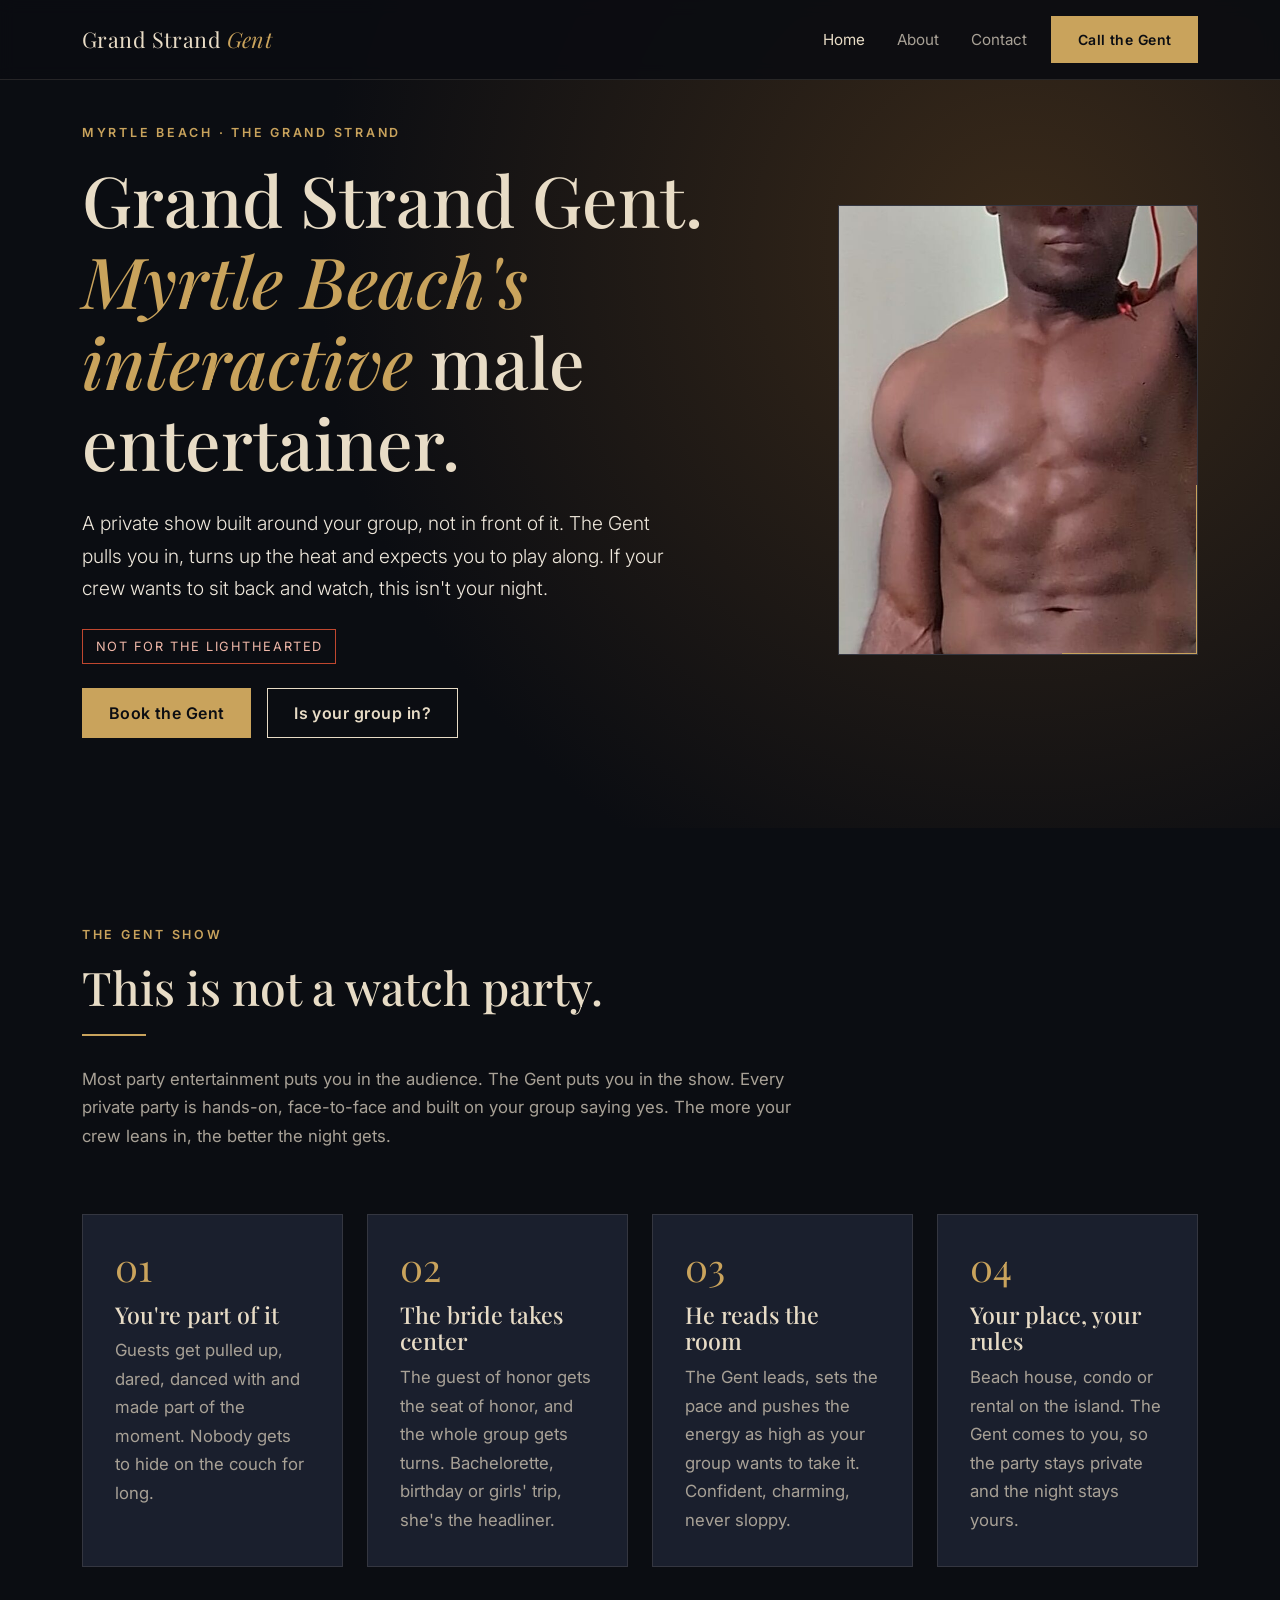
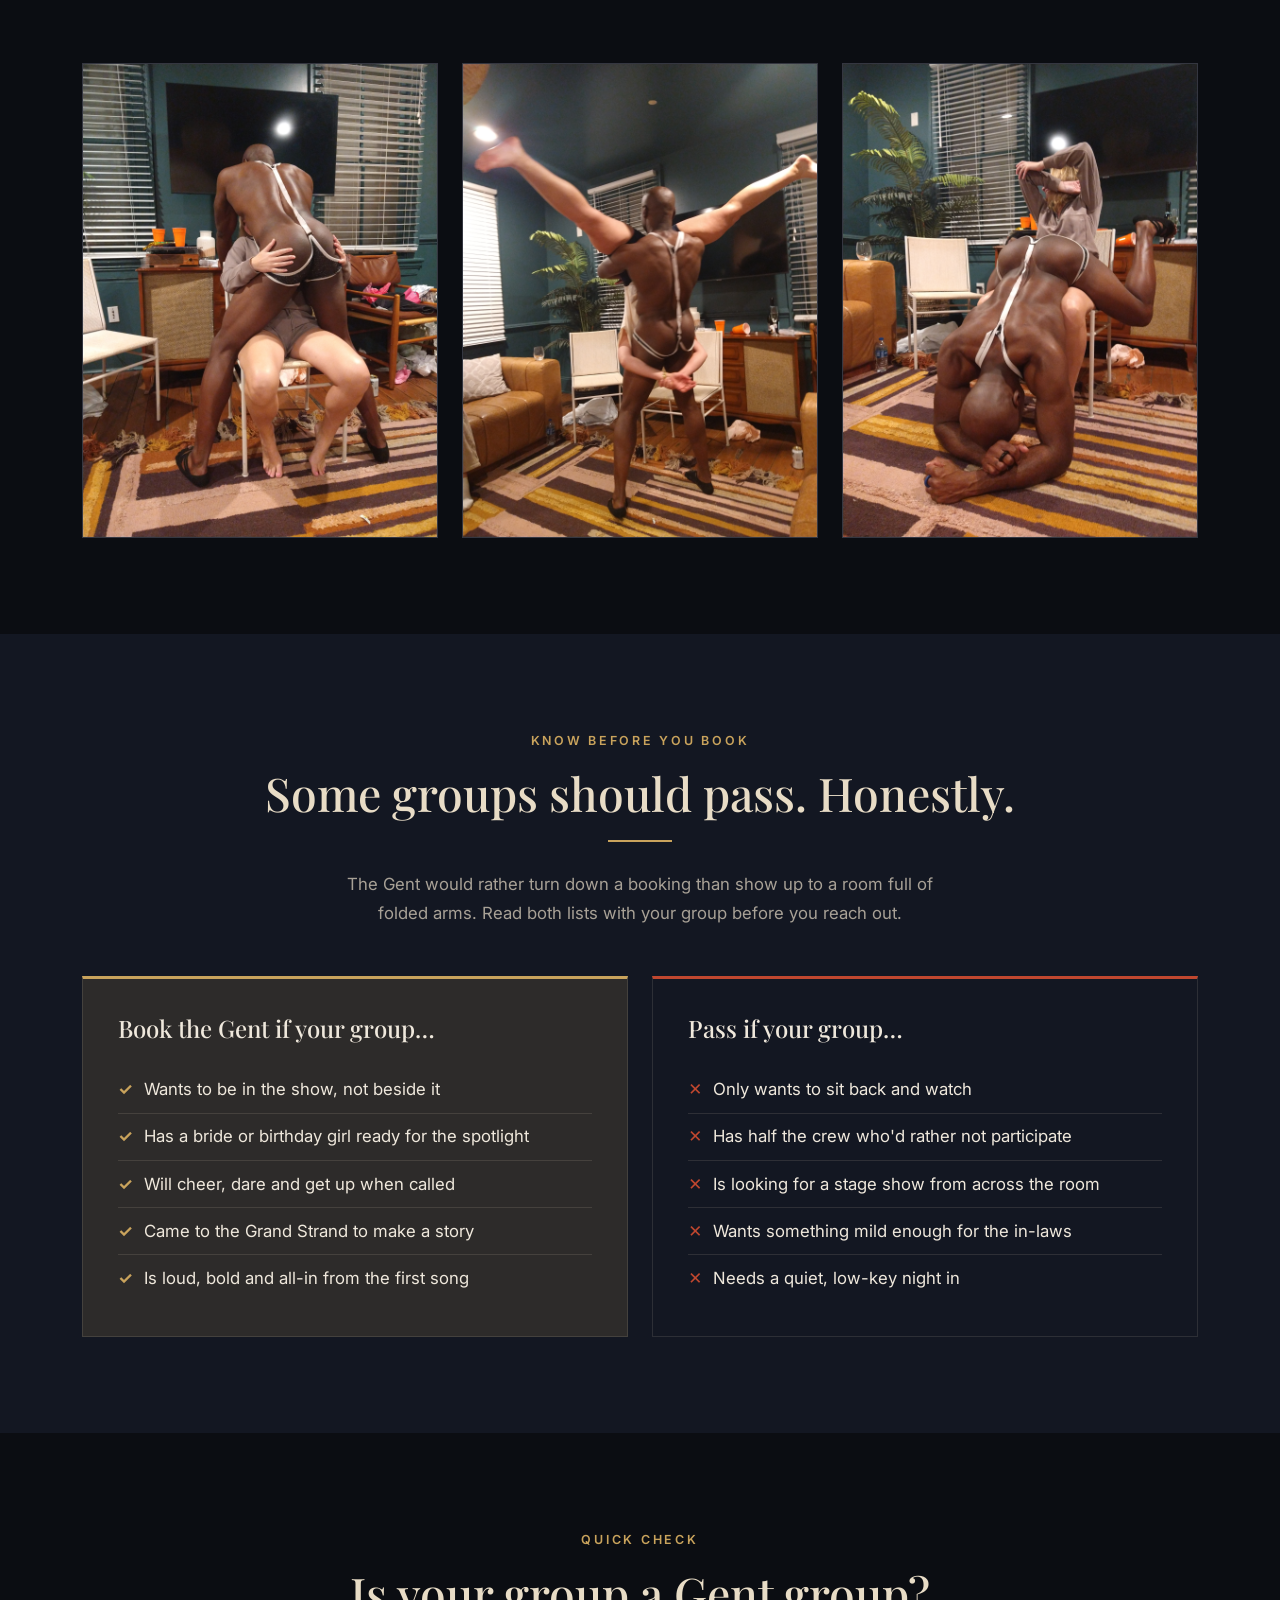
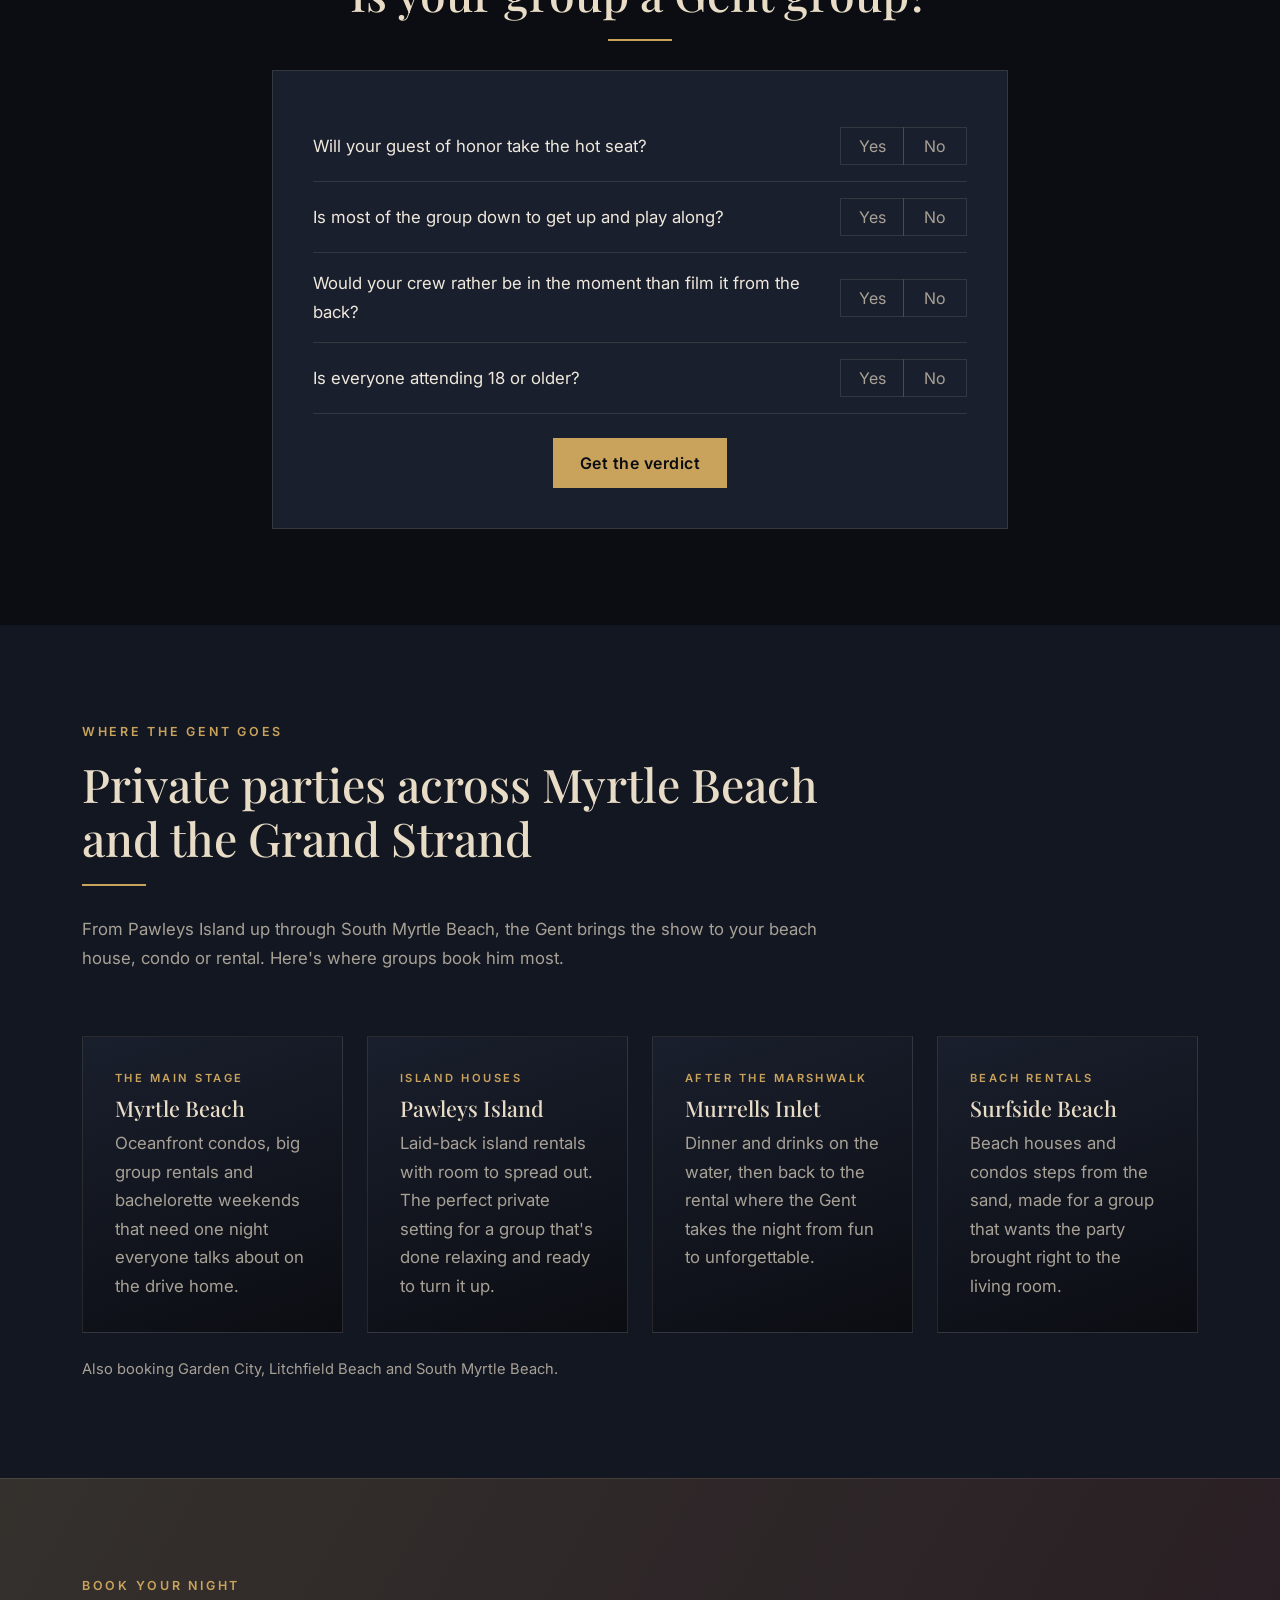
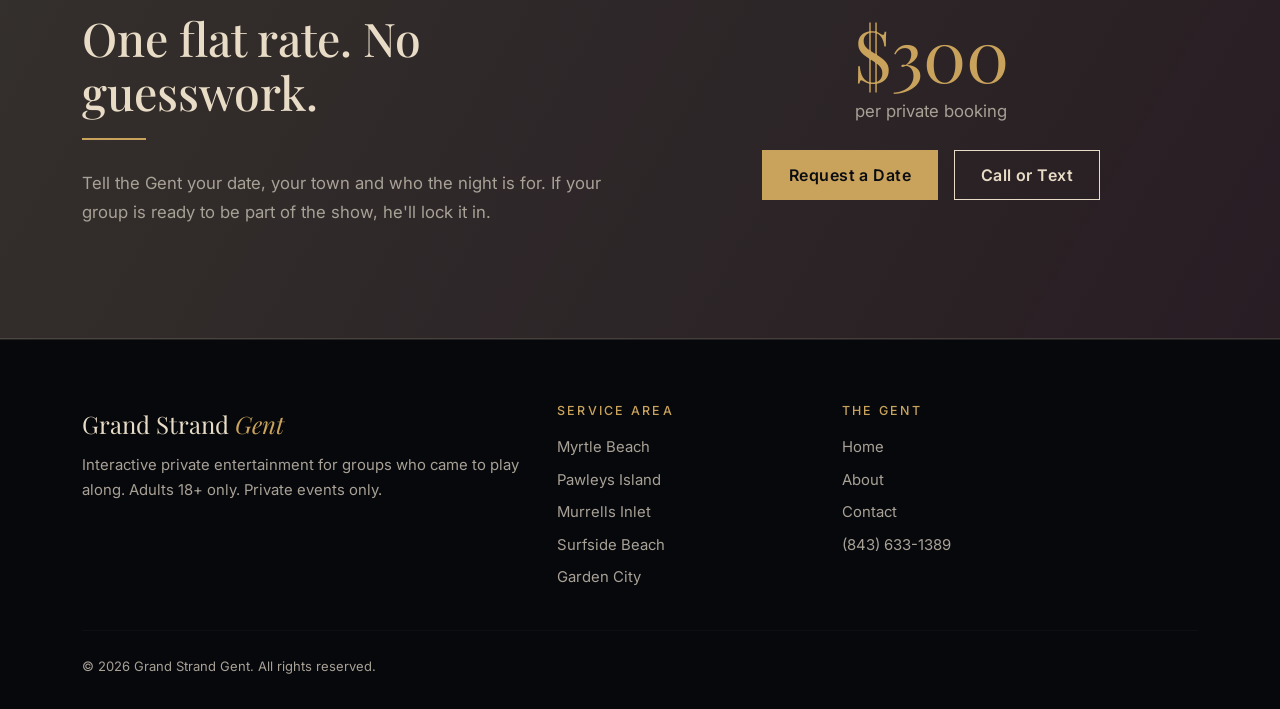
==== commit 6a672bc9: "update" ====
--- a/index.html
+++ b/index.html
@@ -27,7 +27,7 @@
     "@type": "EntertainmentBusiness",
     "name": "Grand Strand Gent",
     "url": "https://grandstrandgent.com/",
-    "telephone": "+1-843-608-8007",
+    "telephone": "+1-843-633-1389",
     "description": "Interactive private male entertainer for bachelorette and birthday parties across Myrtle Beach and the Grand Strand.",
     "image": "https://grandstrandgent.com/images/hero.jpg",
     "areaServed": [
@@ -55,7 +55,7 @@
           <li class="nav-item"><a class="nav-link active" aria-current="page" href="/">Home</a></li>
           <li class="nav-item"><a class="nav-link" href="about.html">About</a></li>
           <li class="nav-item"><a class="nav-link" href="contact.html">Contact</a></li>
-          <li class="nav-item mt-2 mt-lg-0"><a class="btn btn-gent btn-sm" href="tel:+18436088007">Call the Gent</a></li>
+          <li class="nav-item mt-2 mt-lg-0"><a class="btn btn-gent btn-sm" href="tel:+18436331389">Call the Gent</a></li>
         </ul>
       </div>
     </div>
@@ -301,7 +301,7 @@
           <p class="text-muted-gent mb-4">per private booking</p>
           <div class="d-flex flex-wrap gap-3 justify-content-lg-center">
             <a href="contact.html" class="btn btn-gent">Request a Date</a>
-            <a href="tel:+18436088007" class="btn btn-gent-outline">Call or Text</a>
+            <a href="tel:+18436331389" class="btn btn-gent-outline">Call or Text</a>
           </div>
         </div>
       </div>
@@ -332,7 +332,7 @@
             <li><a href="/">Home</a></li>
             <li><a href="about.html">About</a></li>
             <li><a href="contact.html">Contact</a></li>
-            <li><a href="tel:+18436088007">(843) 608-8007</a></li>
+            <li><a href="tel:+18436331389">(843) 633-1389</a></li>
           </ul>
         </div>
       </div>
